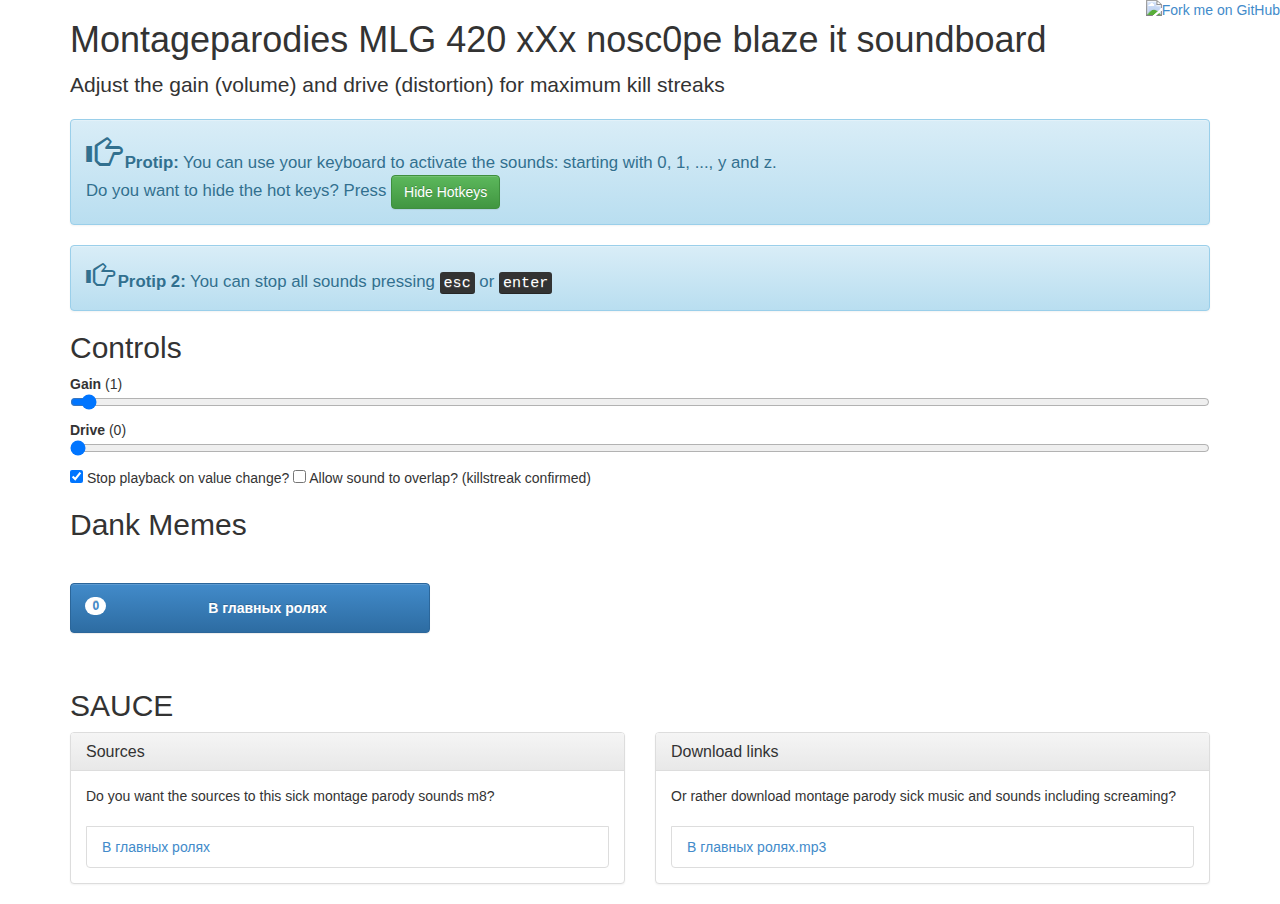
==== index.html @ 5758df7a "Add files via upload" ====
<!DOCTYPE html>
<html lang="en">
<head>
   <meta charset="utf-8">
   <title>Montageparodies soundboard - MLG 420 xXx nosc0pe blaze it soundboard</title>
   <script src="js/jquery.min.js"></script>
   <script src="js/overdrive.js"></script>
   <script src="js/board.js"></script>
   <script src="js/bootstrap.min.js"></script>
   <script src="js/control-sync.js"></script>
   <link href="css/bootstrap.min.css" rel="stylesheet">
   <link href="css/bootstrap-theme.min.css" rel="stylesheet">
</head>
<body>
<a href="https://github.com/tst/mlg-soundboard" target="_blank"><img style="position: absolute; top: 0; right: 0; border: 0;" src="https://camo.githubusercontent.com/38ef81f8aca64bb9a64448d0d70f1308ef5341ab/68747470733a2f2f73332e616d617a6f6e6177732e636f6d2f6769746875622f726962626f6e732f666f726b6d655f72696768745f6461726b626c75655f3132313632312e706e67" alt="Fork me on GitHub" data-canonical-src="https://s3.amazonaws.com/github/ribbons/forkme_right_darkblue_121621.png"></a>
    <div class="container">
      <div>
       <h1>Montageparodies MLG 420 xXx nosc0pe blaze it soundboard</h1>
       <p class="lead">Adjust the gain (volume) and drive (distortion) for maximum kill streaks</p>
        <div class="alert alert-info" style="font-size: 1.2em"> <span style="font-size: 2em" class="glyphicon glyphicon-hand-right"></span> <strong>Protip:</strong> You can use your keyboard to activate the sounds: starting with 0, 1, ..., y and z.
        <p>Do you want to hide the hot keys? Press <button type="button" class="btn btn-success" id="togglehotkeys">Hide Hotkeys</button></p>
        </div>
        <div class="alert alert-info" style="font-size: 1.2em"> <span style="font-size: 1.6em" class="glyphicon glyphicon-hand-right"></span> <strong>Protip 2:</strong> You can stop all sounds pressing <kbd>esc</kbd> or <kbd>enter</kbd> </div>

        <h2>Controls</h2>
        <p><strong>Gain</strong> (<span id="gainValue">1</span>)
        <input type="range" id="gain" name="gain" min="0" max="100" value="1"></p>
        <p><strong>Drive</strong> (<span id="driveValue">0</span>)
        <input type="range" id="drive" name="drive" min="0" max="10" value="0"></p>
        <input type="checkbox" id="stop" name="stop-on-change" checked="true"> Stop playback on value change?
        <input type="checkbox" id="overlap" name="allow-overlap"> Allow sound to overlap? (killstreak confirmed)

        <h2>Dank Memes</h2>
        <div id="buttons" class="row">
            <div class="row" id="loading"><div class="col-sm-2 col-sm-offset-5"><img src="loading.gif" /></div></div>
        </div>
        
        <h2>SAUCE</h2>
        <div class="row">
          <div class="col-sm-6"> 
            <div class="panel panel-default">
            <div class="panel-heading">
                <h3 class="panel-title">Sources</h3>
            </div>
            <div class="panel-body" id="sourcelinks">
                    <p>Do you want the sources to this sick montage parody sounds m8?</p>
            </div>
            </div>
        </div>

          <div class="col-sm-6"> 
            <div class="panel panel-default">
            <div class="panel-heading">
                <h3 class="panel-title">Download links</h3>
            </div>
                <div class="panel-body" id="downloadlinks">
                    <p>Or rather download montage parody sick music and sounds including screaming?</p>
                </div>
            </div>
        </div>
      </div>
    </div>
</body>
</html>
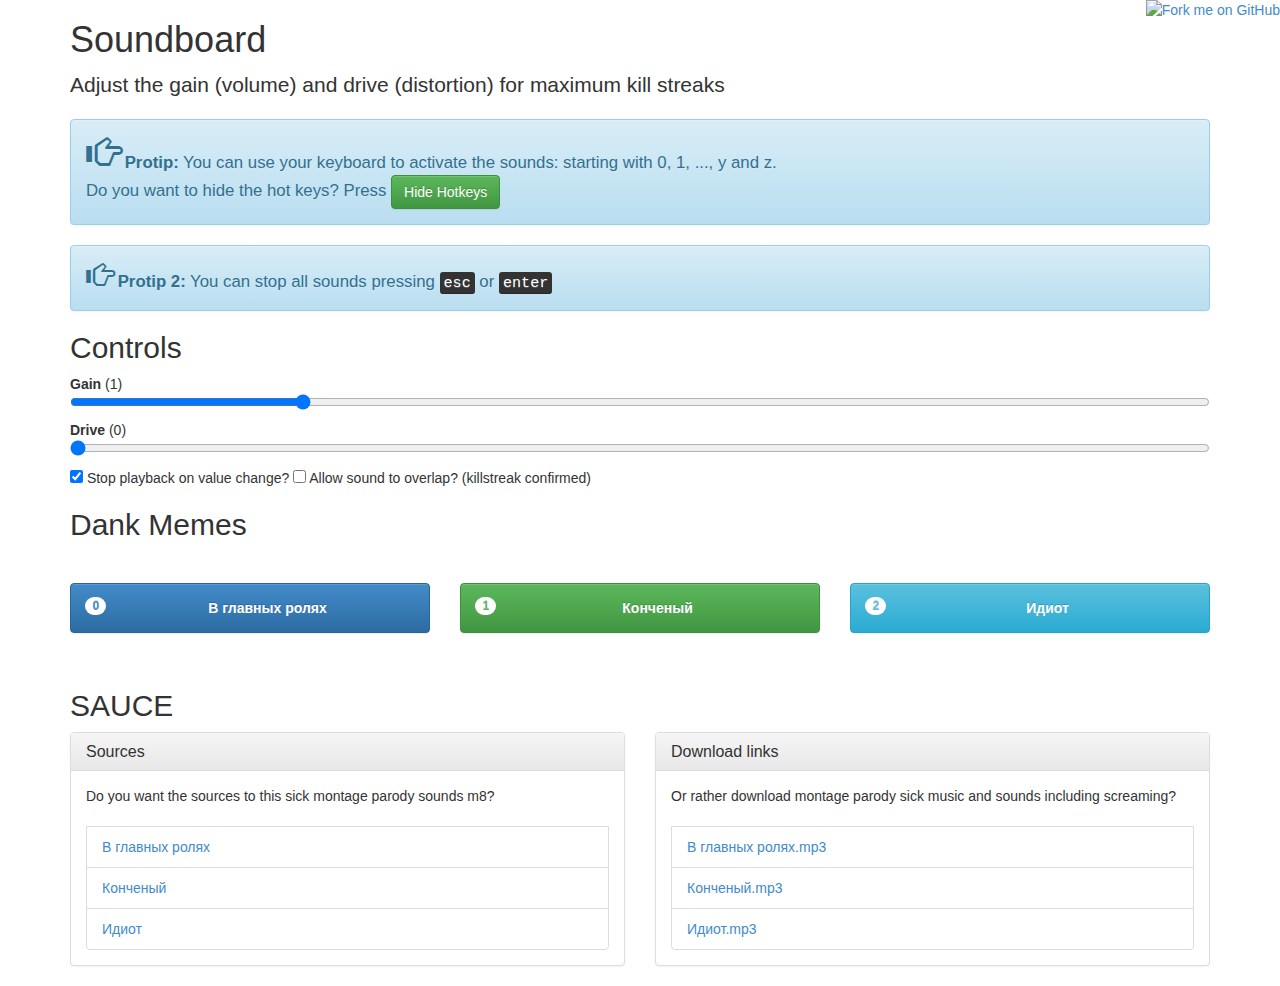
==== commit 32263134: "Update index.html" ====
--- a/index.html
+++ b/index.html
@@ -2,7 +2,7 @@
 <html lang="en">
 <head>
    <meta charset="utf-8">
-   <title>Montageparodies soundboard - MLG 420 xXx nosc0pe blaze it soundboard</title>
+   <title>Soundboard</title>
    <script src="js/jquery.min.js"></script>
    <script src="js/overdrive.js"></script>
    <script src="js/board.js"></script>
@@ -15,7 +15,7 @@
 <a href="https://github.com/tst/mlg-soundboard" target="_blank"><img style="position: absolute; top: 0; right: 0; border: 0;" src="https://camo.githubusercontent.com/38ef81f8aca64bb9a64448d0d70f1308ef5341ab/68747470733a2f2f73332e616d617a6f6e6177732e636f6d2f6769746875622f726962626f6e732f666f726b6d655f72696768745f6461726b626c75655f3132313632312e706e67" alt="Fork me on GitHub" data-canonical-src="https://s3.amazonaws.com/github/ribbons/forkme_right_darkblue_121621.png"></a>
     <div class="container">
       <div>
-       <h1>Montageparodies MLG 420 xXx nosc0pe blaze it soundboard</h1>
+       <h1>Soundboard</h1>
        <p class="lead">Adjust the gain (volume) and drive (distortion) for maximum kill streaks</p>
         <div class="alert alert-info" style="font-size: 1.2em"> <span style="font-size: 2em" class="glyphicon glyphicon-hand-right"></span> <strong>Protip:</strong> You can use your keyboard to activate the sounds: starting with 0, 1, ..., y and z.
         <p>Do you want to hide the hot keys? Press <button type="button" class="btn btn-success" id="togglehotkeys">Hide Hotkeys</button></p>
@@ -24,7 +24,7 @@
 
         <h2>Controls</h2>
         <p><strong>Gain</strong> (<span id="gainValue">1</span>)
-        <input type="range" id="gain" name="gain" min="0" max="100" value="1"></p>
+        <input type="range" id="gain" name="gain" min="0" max="100" value="20"></p>
         <p><strong>Drive</strong> (<span id="driveValue">0</span>)
         <input type="range" id="drive" name="drive" min="0" max="10" value="0"></p>
         <input type="checkbox" id="stop" name="stop-on-change" checked="true"> Stop playback on value change?
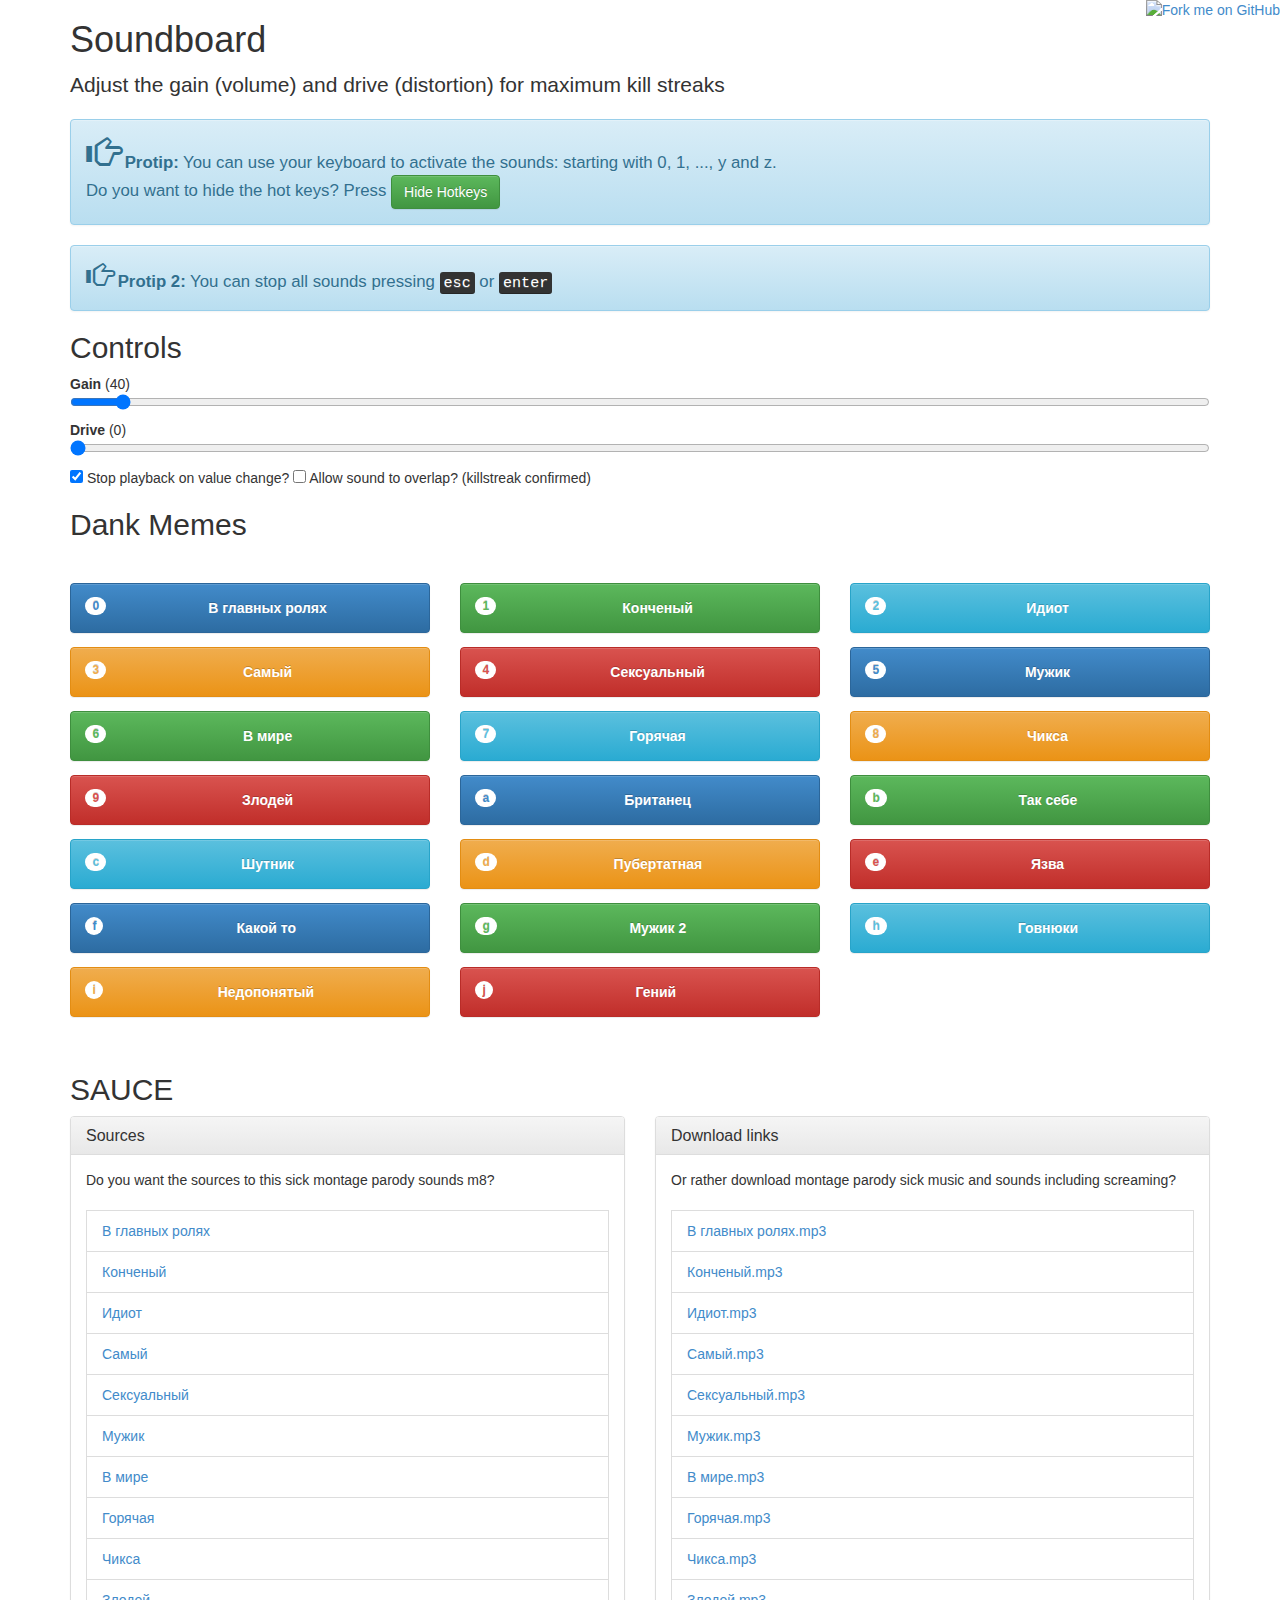
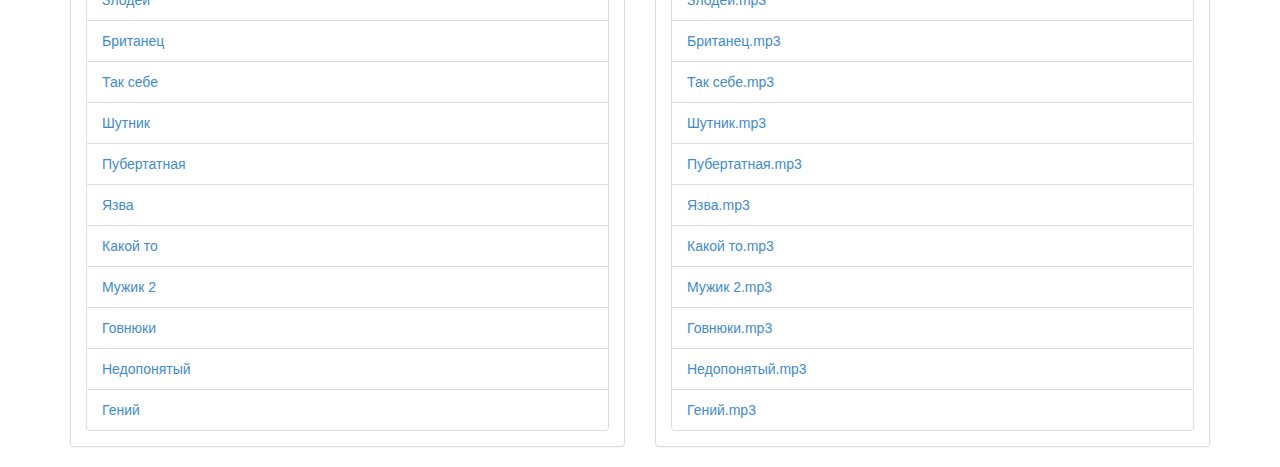
==== commit 35032ed8: "Update index.html" ====
--- a/index.html
+++ b/index.html
@@ -23,8 +23,8 @@
         <div class="alert alert-info" style="font-size: 1.2em"> <span style="font-size: 1.6em" class="glyphicon glyphicon-hand-right"></span> <strong>Protip 2:</strong> You can stop all sounds pressing <kbd>esc</kbd> or <kbd>enter</kbd> </div>
 
         <h2>Controls</h2>
-        <p><strong>Gain</strong> (<span id="gainValue">1</span>)
-        <input type="range" id="gain" name="gain" min="0" max="100" value="20"></p>
+        <p><strong>Gain</strong> (<span id="gainValue">40</span>)
+        <input type="range" id="gain" name="gain" min="0" max="1000" value="40"></p>
         <p><strong>Drive</strong> (<span id="driveValue">0</span>)
         <input type="range" id="drive" name="drive" min="0" max="10" value="0"></p>
         <input type="checkbox" id="stop" name="stop-on-change" checked="true"> Stop playback on value change?
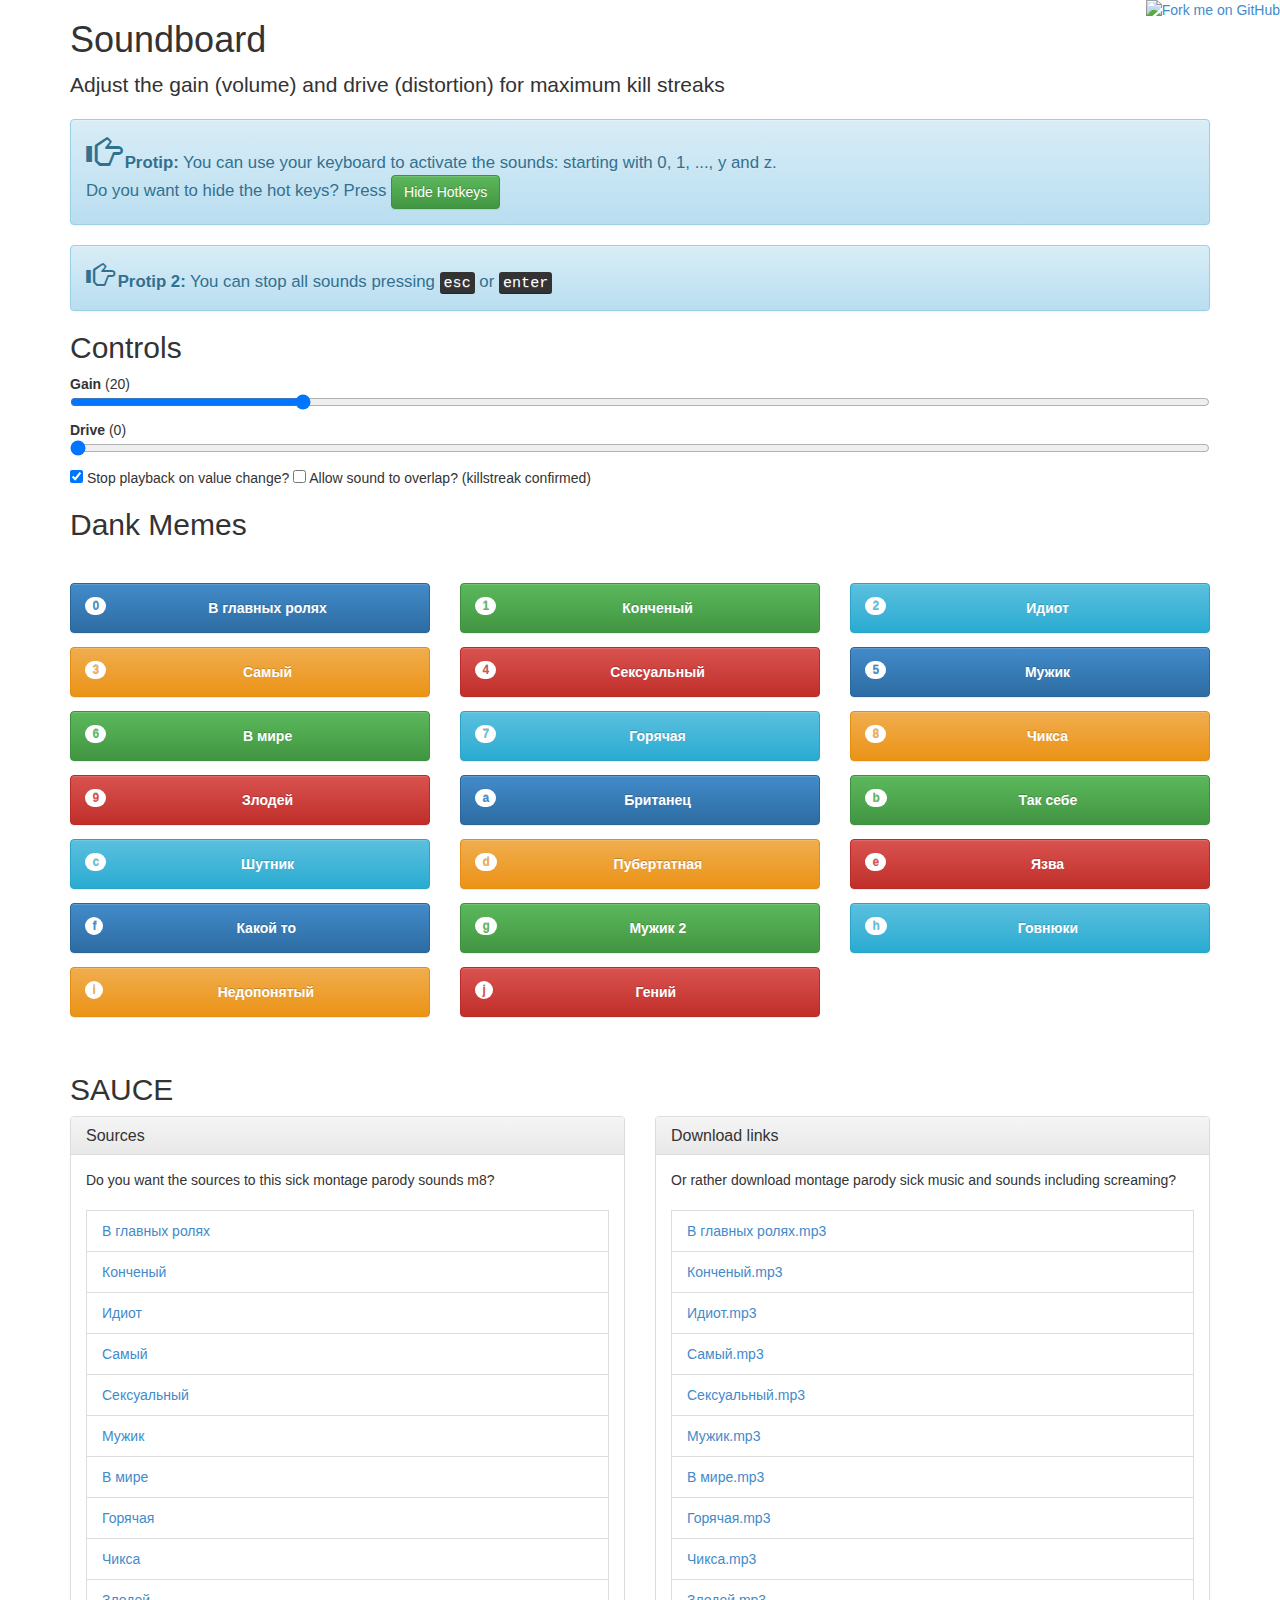
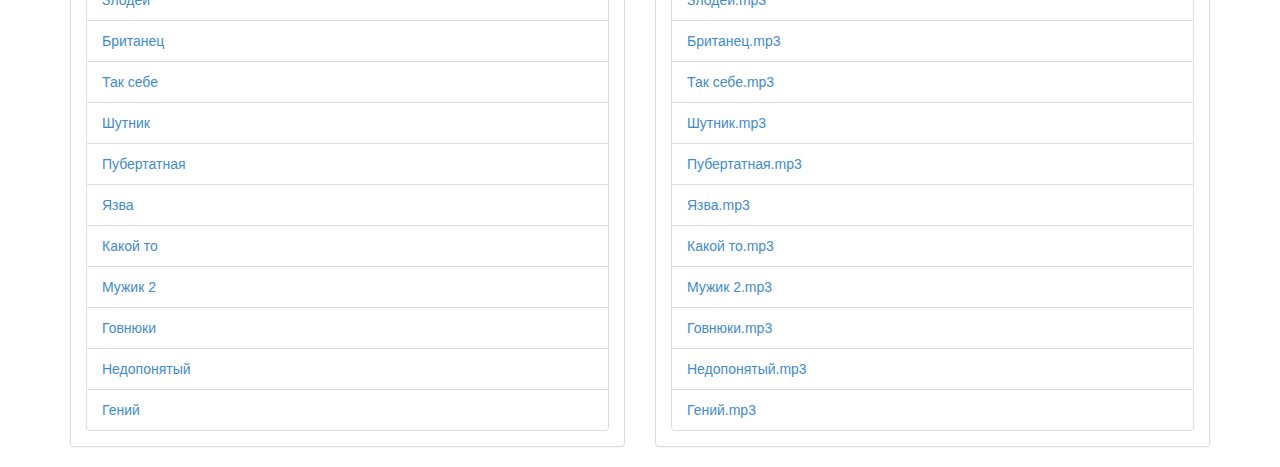
==== commit 7d36e2b4: "Update index.html" ====
--- a/index.html
+++ b/index.html
@@ -23,8 +23,8 @@
         <div class="alert alert-info" style="font-size: 1.2em"> <span style="font-size: 1.6em" class="glyphicon glyphicon-hand-right"></span> <strong>Protip 2:</strong> You can stop all sounds pressing <kbd>esc</kbd> or <kbd>enter</kbd> </div>
 
         <h2>Controls</h2>
-        <p><strong>Gain</strong> (<span id="gainValue">40</span>)
-        <input type="range" id="gain" name="gain" min="0" max="1000" value="40"></p>
+        <p><strong>Gain</strong> (<span id="gainValue">20</span>)
+        <input type="range" id="gain" name="gain" min="0" max="100" value="20"></p>
         <p><strong>Drive</strong> (<span id="driveValue">0</span>)
         <input type="range" id="drive" name="drive" min="0" max="10" value="0"></p>
         <input type="checkbox" id="stop" name="stop-on-change" checked="true"> Stop playback on value change?
